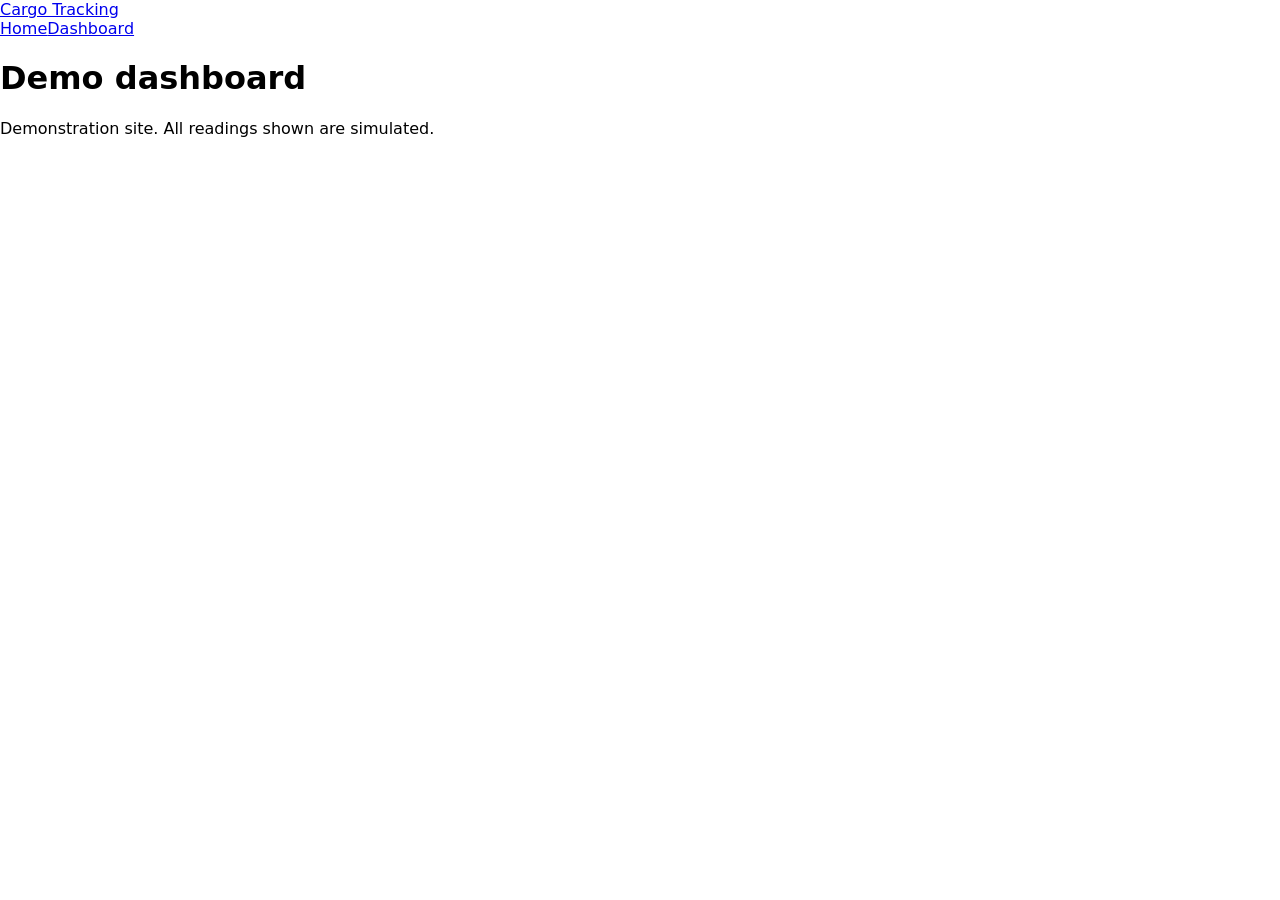
==== dashboard.html @ e57d4d87 "Scaffold: two pages, styles and scripts" ====
<!doctype html>
<html lang="en">
<head>
<meta charset="utf-8">
<meta name="viewport" content="width=device-width, initial-scale=1">
<title>Demo dashboard | Cargo Tracking</title>
<link rel="stylesheet" href="css/tokens.css">
<link rel="stylesheet" href="css/layout.css">
<link rel="stylesheet" href="css/site.css">
</head>
<body>
<a class="skip" href="#main">Skip to content</a>
<header class="site-header"><a class="brand" href="index.html">Cargo Tracking</a>
<nav aria-label="Main"><a href="index.html">Home</a><a href="dashboard.html">Dashboard</a></nav></header>
<main id="main">
<h1>Demo dashboard</h1>
<!-- content: build.fullstack -->
</main>
<footer class="site-footer"><p>Demonstration site. All readings shown are simulated.</p></footer>
<script src="js/nav.js"></script>
<script src="js/app.js"></script>
</body>
</html>
---- css/tokens.css ----
:root{/* design tokens: designer */}
---- css/layout.css ----
/* layout: ui/ux */
---- css/site.css ----
body{font-family:system-ui,sans-serif;margin:0}
.skip{position:absolute;left:-999px}.skip:focus{left:0}
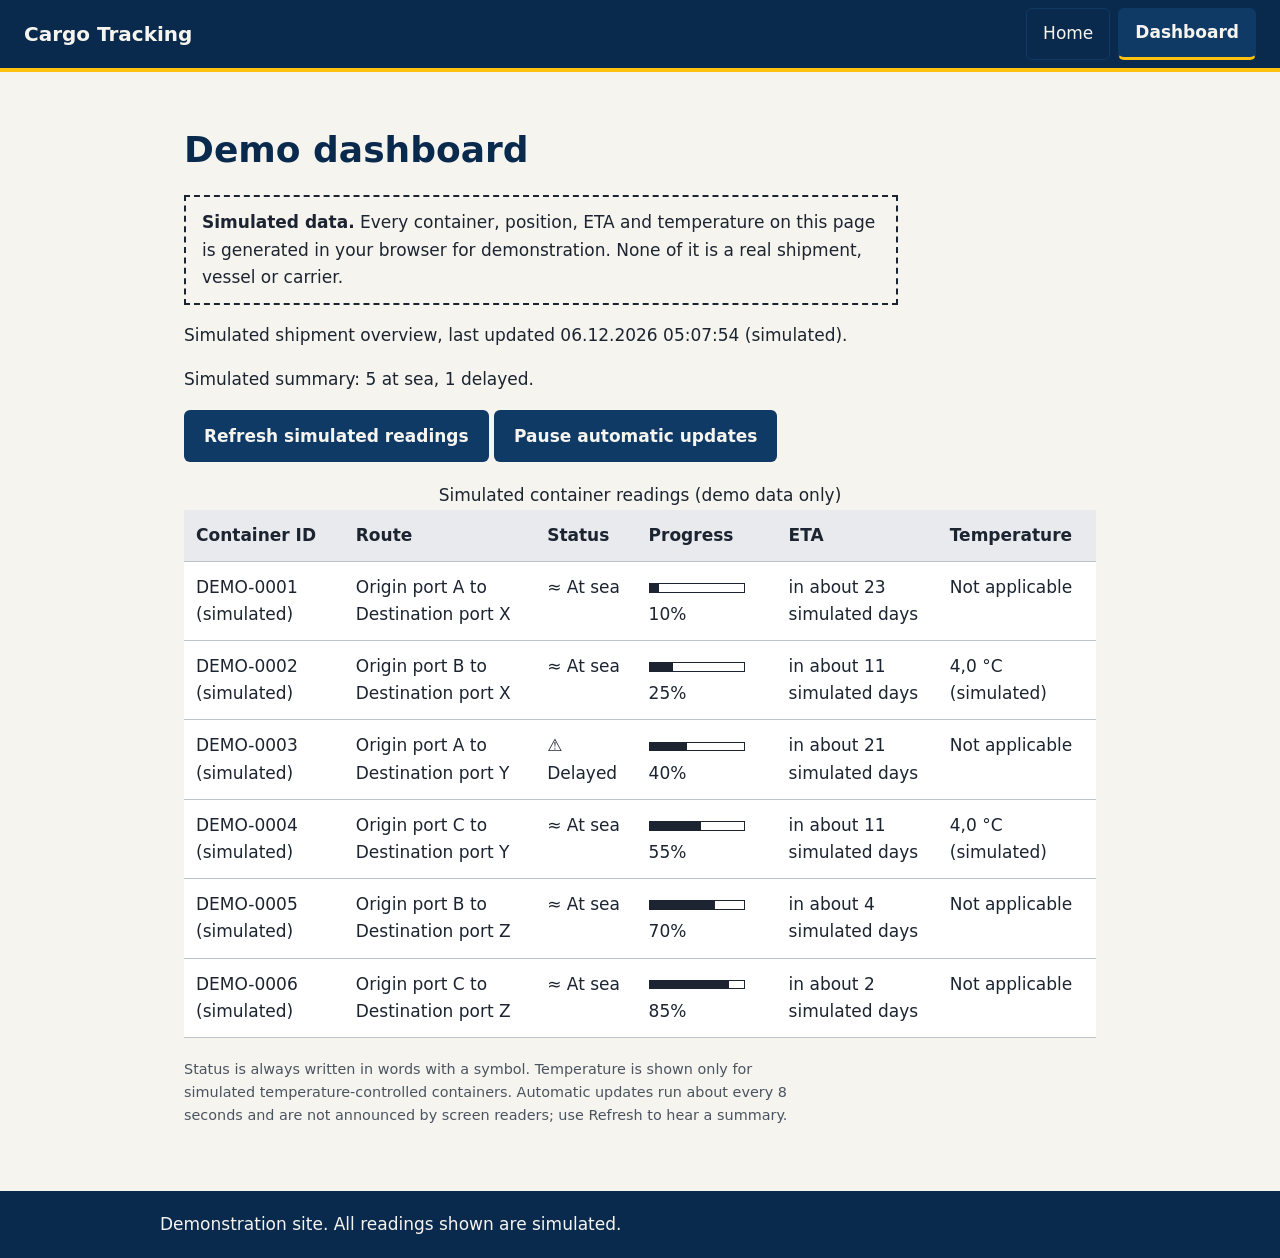
==== commit 866a2da3: "Add freight tracking explainer and simulated dashboard" ====
--- a/dashboard.html
+++ b/dashboard.html
@@ -14,7 +14,21 @@
 <nav aria-label="Main"><a href="index.html">Home</a><a href="dashboard.html">Dashboard</a></nav></header>
 <main id="main">
 <h1>Demo dashboard</h1>
-<!-- content: build.fullstack -->
+<p class="sim-banner" role="note"><strong>Simulated data.</strong> Every container, position, ETA and temperature on this page is generated in your browser for demonstration. None of it is a real shipment, vessel or carrier.</p>
+<p>Simulated shipment overview, last updated <time id="last-update">…</time> (simulated).</p>
+<p id="summary" class="summary"></p>
+<p>
+<button type="button" id="refresh">Refresh simulated readings</button>
+<button type="button" id="auto-toggle" aria-pressed="true">Pause automatic updates</button>
+</p>
+<p id="announce" class="sr-only" role="status" aria-live="polite"></p>
+<div class="table-wrap" tabindex="0" role="region" aria-label="Simulated container readings">
+<table id="cargo-table" class="stack-table">
+<caption>Simulated container readings (demo data only)</caption>
+<thead><tr><th scope="col">Container ID</th><th scope="col">Route</th><th scope="col">Status</th><th scope="col">Progress</th><th scope="col">ETA</th><th scope="col">Temperature</th></tr></thead>
+<tbody></tbody></table></div>
+<p class="hint">Status is always written in words with a symbol. Temperature is shown only for simulated temperature-controlled containers. Automatic updates run about every 8 seconds and are not announced by screen readers; use Refresh to hear a summary.</p>
+<style>.sim-banner{padding:.75rem 1rem;border:2px dashed currentColor;margin:1rem 0}.sim-tag{font-size:.8rem;font-weight:700;text-transform:uppercase;letter-spacing:.04em}.bar{display:inline-block;width:6rem;height:.6rem;border:1px solid currentColor;vertical-align:middle;margin-right:.4rem}.bar>span{display:block;height:100%;background:currentColor}.sr-only{position:absolute;width:1px;height:1px;overflow:hidden;clip:rect(0 0 0 0);white-space:nowrap}</style>
 </main>
 <footer class="site-footer"><p>Demonstration site. All readings shown are simulated.</p></footer>
 <script src="js/nav.js"></script>
--- a/css/layout.css
+++ b/css/layout.css
@@ -1 +1,94 @@
-/* layout: ui/ux */
+/* layout: ui/ux. Phone first; dashboard cards and gauges. Colours and type come from tokens.css; fallbacks keep it readable until they land */
+:root{
+  --_paper:var(--color-paper,#f6f4ef);--_surface:var(--color-surface,#fff);--_ink:var(--color-ink,#1b2430);
+  --_dark:var(--color-navy-800,#0a2a4d);--_dark2:var(--color-navy-700,#0f3a66);--_accent:var(--color-safety,#ffc20e);
+  --_line:var(--color-steel-300,#bcc3ca);--_link:var(--color-navy-700,#0f3a66);--_focus:var(--color-focus,#0b63ce);
+  --_font:var(--font-body,system-ui,-apple-system,"Segoe UI",Roboto,Arial,sans-serif);
+  --_gap:var(--space-4,1rem);--_max:var(--content-width,60rem);--_touch:3.25rem;
+}
+*,*::before,*::after{box-sizing:border-box}
+html{-webkit-text-size-adjust:100%}
+body{margin:0;background:var(--_paper);color:var(--_ink);font-family:var(--_font);font-size:1.0625rem;line-height:1.6}
+img,svg{max-width:100%;height:auto}
+h1,h2,h3{line-height:1.2;color:var(--_dark)}
+h1{font-size:1.75rem}h2{font-size:1.4rem}h3{font-size:1.15rem}
+a{color:var(--_link)}
+:focus-visible{outline:3px solid var(--_focus);outline-offset:2px}
+.site-header :focus-visible,.site-footer :focus-visible{outline-color:var(--_paper)}
+
+.skip{position:absolute;left:.5rem;top:-4rem;z-index:100;padding:.75rem 1rem;background:var(--_dark);color:var(--_paper);border-radius:4px;text-decoration:none}
+.skip:focus{top:.5rem}
+
+.site-header{background:var(--_dark);color:var(--_paper);border-bottom:4px solid var(--_accent);padding:.5rem var(--_gap)}
+.brand{display:inline-block;color:var(--_paper);font-weight:800;font-size:1.25rem;text-decoration:none;padding:.5rem 0}
+.site-header nav{display:flex;gap:.5rem;margin-top:.25rem}
+.site-header nav a{flex:1;display:flex;align-items:center;justify-content:center;min-height:var(--_touch);padding:.5rem 1rem;color:var(--_paper);text-decoration:none;border-radius:6px;border:1px solid var(--_dark2);text-align:center}
+.site-header nav a:hover{background:var(--_dark2)}
+.site-header nav a[aria-current="page"]{background:var(--_dark2);font-weight:700;border-bottom:3px solid var(--_accent)}
+
+main{max-width:var(--_max);margin:0 auto;padding:1.25rem var(--_gap)}
+main p,main li{max-width:66ch}
+.site-footer{background:var(--_dark);color:var(--_paper);padding:1.25rem var(--_gap);margin-top:2rem}
+.site-footer p{max-width:var(--_max);margin:0 auto}
+.site-footer a{color:var(--_paper)}
+
+/* forms: big touch targets, labels above fields */
+label{display:block;font-weight:700;margin:1rem 0 .35rem}
+input,select,textarea{display:block;width:100%;min-height:var(--_touch);padding:.6rem .75rem;font:inherit;color:var(--_ink);background:var(--_surface);border:var(--field-border,2px solid #4a5460);border-radius:6px}
+textarea{min-height:8rem}
+fieldset{border:1px solid var(--_line);border-radius:6px;margin:1rem 0;padding:.5rem 1rem 1rem}
+button,.button{display:inline-flex;align-items:center;justify-content:center;min-height:var(--_touch);min-width:var(--_touch);padding:.6rem 1.25rem;font:inherit;font-weight:700;color:var(--_paper);background:var(--color-navy-700,#0f3a66);border:0;border-radius:6px;text-decoration:none;cursor:pointer}
+button:hover,.button:hover{background:var(--color-navy-800,#0a2a4d)}
+button:disabled,.button[aria-disabled="true"]{background:var(--color-steel-100,#e6e9ec);color:var(--color-steel-700,#4a5460);border:2px dashed var(--color-steel-300,#bcc3ca);cursor:not-allowed;opacity:1}
+button:disabled:hover{background:var(--color-steel-100,#e6e9ec)}
+
+/* form guidance: hint text, inline errors (icon + text, not colour alone), status message */
+.hint{margin:.25rem 0 0;font-size:.9rem;color:var(--color-steel-700,#4a5460)}
+.err{margin:.35rem 0 0;font-weight:700;color:var(--color-error-700,#b3261e)}
+.err:empty{display:none}
+.err::before{content:"\26A0\FE0E  "}
+input[aria-invalid="true"],select[aria-invalid="true"],textarea[aria-invalid="true"]{border:var(--field-border-error,2px solid #b3261e)}
+[role="status"]:not(:empty){margin:1rem 0;padding:.75rem 1rem;border-radius:6px;background:var(--color-success-bg,#e8f5ec);border:2px solid var(--color-success-700,#1e6b34);color:var(--color-success-700,#1e6b34);font-weight:700}
+.sr-only{position:absolute;width:1px;height:1px;margin:-1px;padding:0;overflow:hidden;clip:rect(0 0 0 0);white-space:nowrap;border:0}
+form button[type=submit]{width:100%;margin-top:1.25rem}
+
+/* cards and lists: <ul class="cards"><li class="card"> */
+.cards{list-style:none;margin:1.25rem 0;padding:0;display:grid;gap:var(--_gap)}
+.card{background:var(--_surface);border:1px solid var(--_line);border-radius:8px;padding:var(--_gap);box-shadow:var(--shadow-card,0 1px 3px rgba(0,0,0,.15))}
+.card h2,.card h3{margin-top:0}
+
+/* tables: div.table-wrap[tabindex=0][role=region][aria-label] > table.stack-table, td[data-label] */
+.table-wrap{overflow-x:auto;margin:1.25rem 0}
+table{border-collapse:collapse;width:100%;background:var(--_surface)}
+th,td{text-align:left;padding:.75rem;border-bottom:1px solid var(--_line);vertical-align:top}
+th{background:var(--color-steel-100,#e8eaed)}
+@media (max-width:39.99rem){
+  .stack-table thead{position:absolute;left:-999px}
+  .stack-table tr{display:block;margin-bottom:1rem;border:1px solid var(--_line);border-radius:6px}
+  .stack-table td{display:block}
+  .stack-table td::before{content:attr(data-label);display:block;font-size:.8rem;text-transform:uppercase;letter-spacing:.05em;color:var(--color-steel-700,#4a5563)}
+}
+
+@media (min-width:40rem){
+  h1{font-size:2.25rem}
+  .site-header{display:flex;align-items:center;justify-content:space-between;gap:1.5rem;padding:.5rem 1.5rem}
+  .site-header nav{margin:0}
+  .site-header nav a{flex:none}
+  main{padding:2rem 1.5rem}
+  .cards{grid-template-columns:repeat(2,1fr)}
+  form button[type=submit]{width:auto}
+}
+/* ol.flow: numbered steps with counter circles, joined by a line; stacks on phones */
+.flow{list-style:none;margin:1.5rem 0;padding:0;counter-reset:flow}
+.flow li{position:relative;counter-increment:flow;margin:0 0 1rem;padding:var(--_gap) var(--_gap) var(--_gap) 4rem;min-height:var(--_touch);background:var(--_surface);border:1px solid var(--_line);border-radius:8px;box-shadow:var(--shadow-card,0 1px 3px rgba(0,0,0,.15));max-width:none}
+.flow li::before{content:counter(flow);position:absolute;left:var(--_gap);top:var(--_gap);width:2.25rem;height:2.25rem;border-radius:50%;background:var(--_dark);color:var(--_paper);font-weight:800;display:flex;align-items:center;justify-content:center}
+.flow li:not(:last-child)::after{content:"";position:absolute;left:calc(var(--_gap) + 1.125rem - 1px);bottom:-1rem;height:1rem;border-left:2px solid var(--_dark2)}
+@media (min-width:60rem){.flow li{padding-left:4.5rem}}
+/* dashboard: <ul class="cards"><li class="card"><h2>..</h2><p class="stat">42</p><meter>..</meter></li></ul>; use native meter/progress with a text value */
+.stat{margin:.25rem 0;font-size:2rem;font-weight:800;line-height:1.1;color:var(--_dark)}
+.stat small{font-size:.9rem;font-weight:400;color:var(--color-steel-700,#4a5460)}
+meter,progress{display:block;width:100%;height:1.25rem}
+a.card,.card[tabindex]{display:block;color:inherit;text-decoration:none}
+a.card:hover,.card[tabindex]:hover{border-color:var(--_dark2)}
+@media (min-width:60rem){.cards.wide{grid-template-columns:repeat(4,1fr)}}
+@media (prefers-reduced-motion:reduce){*{scroll-behavior:auto!important;transition:none!important;animation:none!important}}
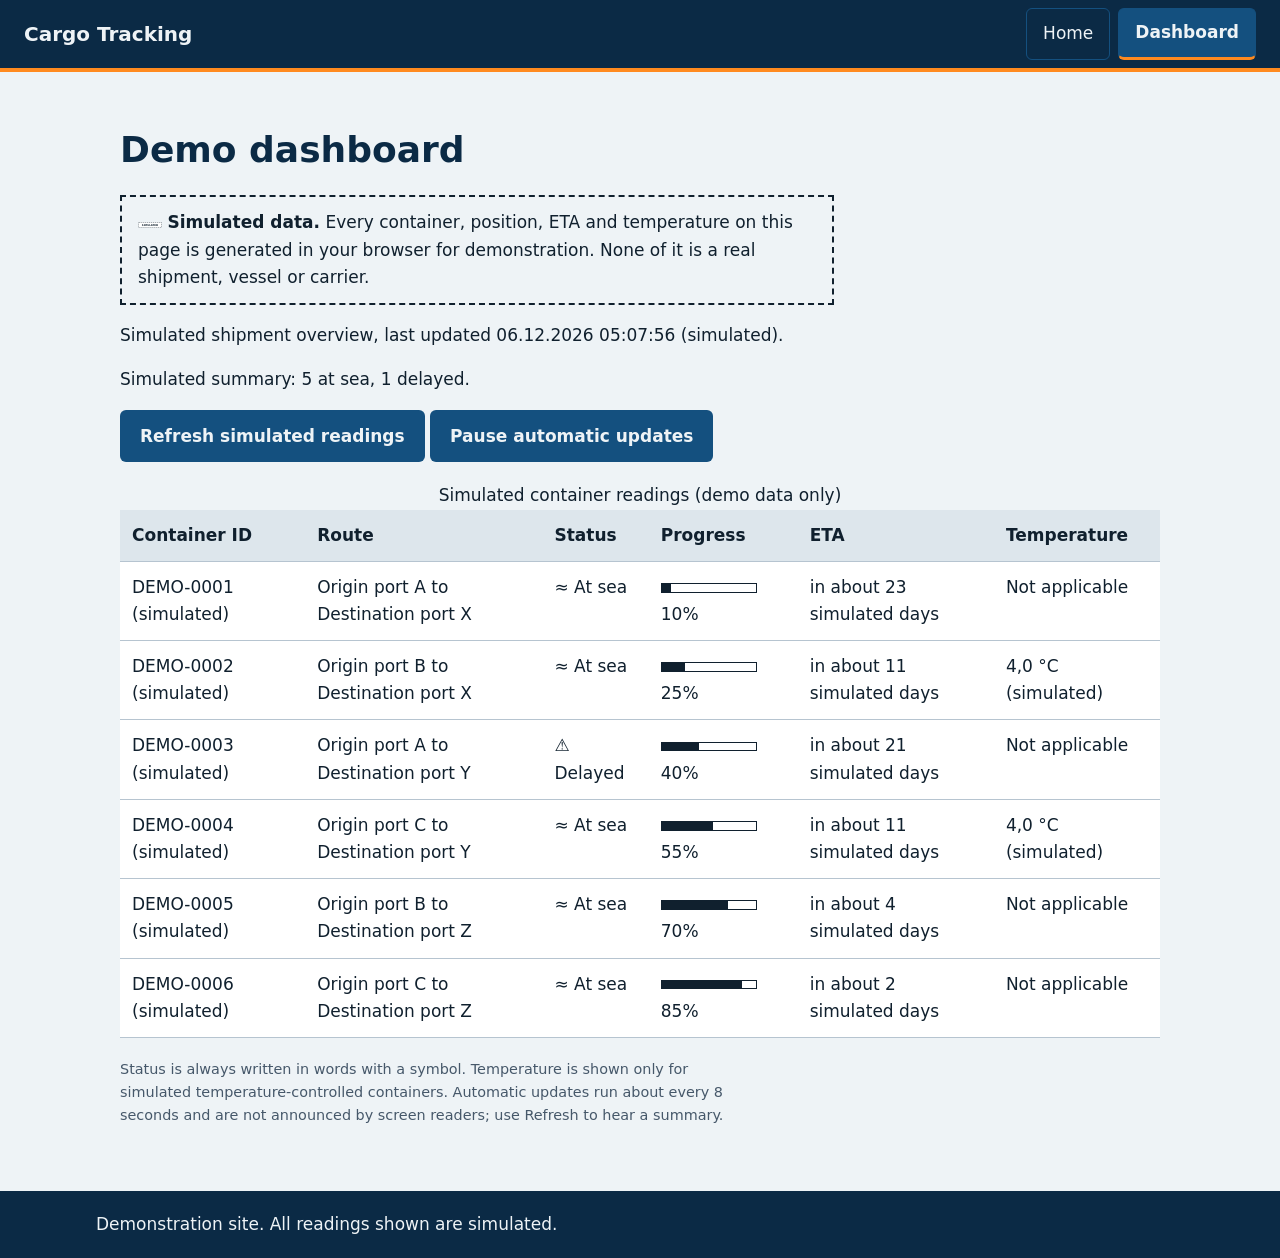
==== commit 63df12df: "Use designer hero, route map and icons; status as icon plus OK/Warning label" ====
--- a/dashboard.html
+++ b/dashboard.html
@@ -14,7 +14,7 @@
 <nav aria-label="Main"><a href="index.html">Home</a><a href="dashboard.html">Dashboard</a></nav></header>
 <main id="main">
 <h1>Demo dashboard</h1>
-<p class="sim-banner" role="note"><strong>Simulated data.</strong> Every container, position, ETA and temperature on this page is generated in your browser for demonstration. None of it is a real shipment, vessel or carrier.</p>
+<p class="sim-banner" role="note"><img src="assets/icon-simulated.svg" alt="" width="24" height="24"> <strong>Simulated data.</strong> Every container, position, ETA and temperature on this page is generated in your browser for demonstration. None of it is a real shipment, vessel or carrier.</p>
 <p>Simulated shipment overview, last updated <time id="last-update">…</time> (simulated).</p>
 <p id="summary" class="summary"></p>
 <p>
--- a/css/tokens.css
+++ b/css/tokens.css
@@ -1 +1,62 @@
-:root{/* design tokens: designer */}
+/* Design tokens: cargo-tracking. Maritime logistics: deep sea blue, safety orange accent, pale sea-mist paper.
+   Contrast (hand-calculated, AA): ink on paper ~15:1, navy-700 on paper ~9.5:1, paper on navy-800 ~14:1,
+   ink on safety orange ~8:1 (orange is a fill/border, never text on light), error-700 on white ~6.5:1,
+   success-700 on success-bg ~6:1, warning-800 on warning-bg ~7:1.
+   Alerts never rely on colour alone: each level pairs a colour with its own shape icon and a text label
+   (OK = circle tick, Warning = triangle, Critical = octagon). See assets/icon-alert-*.svg.
+   Type: system stacks only, 1.25 scale. Names such as --color-navy-* are what the shared layout CSS reads. */
+:root {
+  --color-paper: #eef3f6;
+  --color-surface: #ffffff;
+  --color-ink: #10202e;
+  --color-navy-800: #0b2a45;
+  --color-navy-700: #14507f;
+  --color-teal-600: #1b7f8c;
+  --color-safety: #ff8a1f;
+  --color-steel-700: #46586a;
+  --color-steel-300: #b6c4d0;
+  --color-steel-100: #dde6ec;
+  --color-error-700: #b3261e;
+  --color-error-bg: #fdecea;
+  --color-warning-800: #7a4a00;
+  --color-warning-bg: #fff1d6;
+  --color-success-700: #1e6b45;
+  --color-success-bg: #e6f4ec;
+  --color-focus: #0b63ce;
+
+  --font-body: system-ui, -apple-system, "Segoe UI", Roboto, "Helvetica Neue", Arial, sans-serif;
+  --font-heading: system-ui, -apple-system, "Segoe UI", Roboto, "Helvetica Neue", Arial, sans-serif;
+  --font-mono: ui-monospace, SFMono-Regular, Menlo, Consolas, monospace;
+
+  --text-sm: 0.9rem;
+  --text-base: 1.0625rem;
+  --text-md: 1.3rem;
+  --text-lg: 1.65rem;
+  --text-xl: 2.1rem;
+  --text-2xl: 2.7rem;
+  --leading-tight: 1.2;
+  --leading-body: 1.6;
+  --weight-heading: 700;
+
+  --space-1: 0.25rem;
+  --space-2: 0.5rem;
+  --space-3: 0.75rem;
+  --space-4: 1rem;
+  --space-5: 1.5rem;
+  --space-6: 2rem;
+  --space-7: 3rem;
+  --space-8: 4.5rem;
+
+  --radius-sm: 3px;
+  --radius-md: 6px;
+  --radius-lg: 12px;
+  --border-width: 1px;
+  --shadow-card: 0 1px 3px rgba(11, 42, 69, 0.15), 0 6px 16px rgba(11, 42, 69, 0.07);
+  --content-width: 68rem;
+  --measure: 64ch;
+
+  --field-height: 3rem;
+  --field-border: var(--border-width) solid var(--color-steel-700);
+  --field-border-error: var(--border-width) solid var(--color-error-700);
+  --focus-ring: 3px solid var(--color-focus);
+}
--- a/css/layout.css
+++ b/css/layout.css
@@ -90,5 +90,11 @@
 meter,progress{display:block;width:100%;height:1.25rem}
 a.card,.card[tabindex]{display:block;color:inherit;text-decoration:none}
 a.card:hover,.card[tabindex]:hover{border-color:var(--_dark2)}
+/* alert levels: pair a colour with an icon and a text label, never colour alone: <p class="alert alert-ok"><img alt="" src=..><strong>OK</strong> text</p> */
+.alert{display:flex;align-items:center;gap:.5rem;margin:.5rem 0;padding:.5rem .75rem;border-radius:6px;border:2px solid;max-width:none}
+.alert img,.alert svg{width:1.5rem;height:1.5rem;flex:none}
+.alert-ok{background:var(--color-success-bg,#e6f4ec);border-color:var(--color-success-700,#1e6b45);color:var(--color-success-700,#1e6b45)}
+.alert-warning{background:var(--color-warning-bg,#fff1d6);border-color:var(--color-warning-800,#7a4a00);color:var(--color-warning-800,#7a4a00)}
+.alert-critical{background:var(--color-error-bg,#fdecea);border-color:var(--color-error-700,#b3261e);color:var(--color-error-700,#b3261e)}
 @media (min-width:60rem){.cards.wide{grid-template-columns:repeat(4,1fr)}}
 @media (prefers-reduced-motion:reduce){*{scroll-behavior:auto!important;transition:none!important;animation:none!important}}
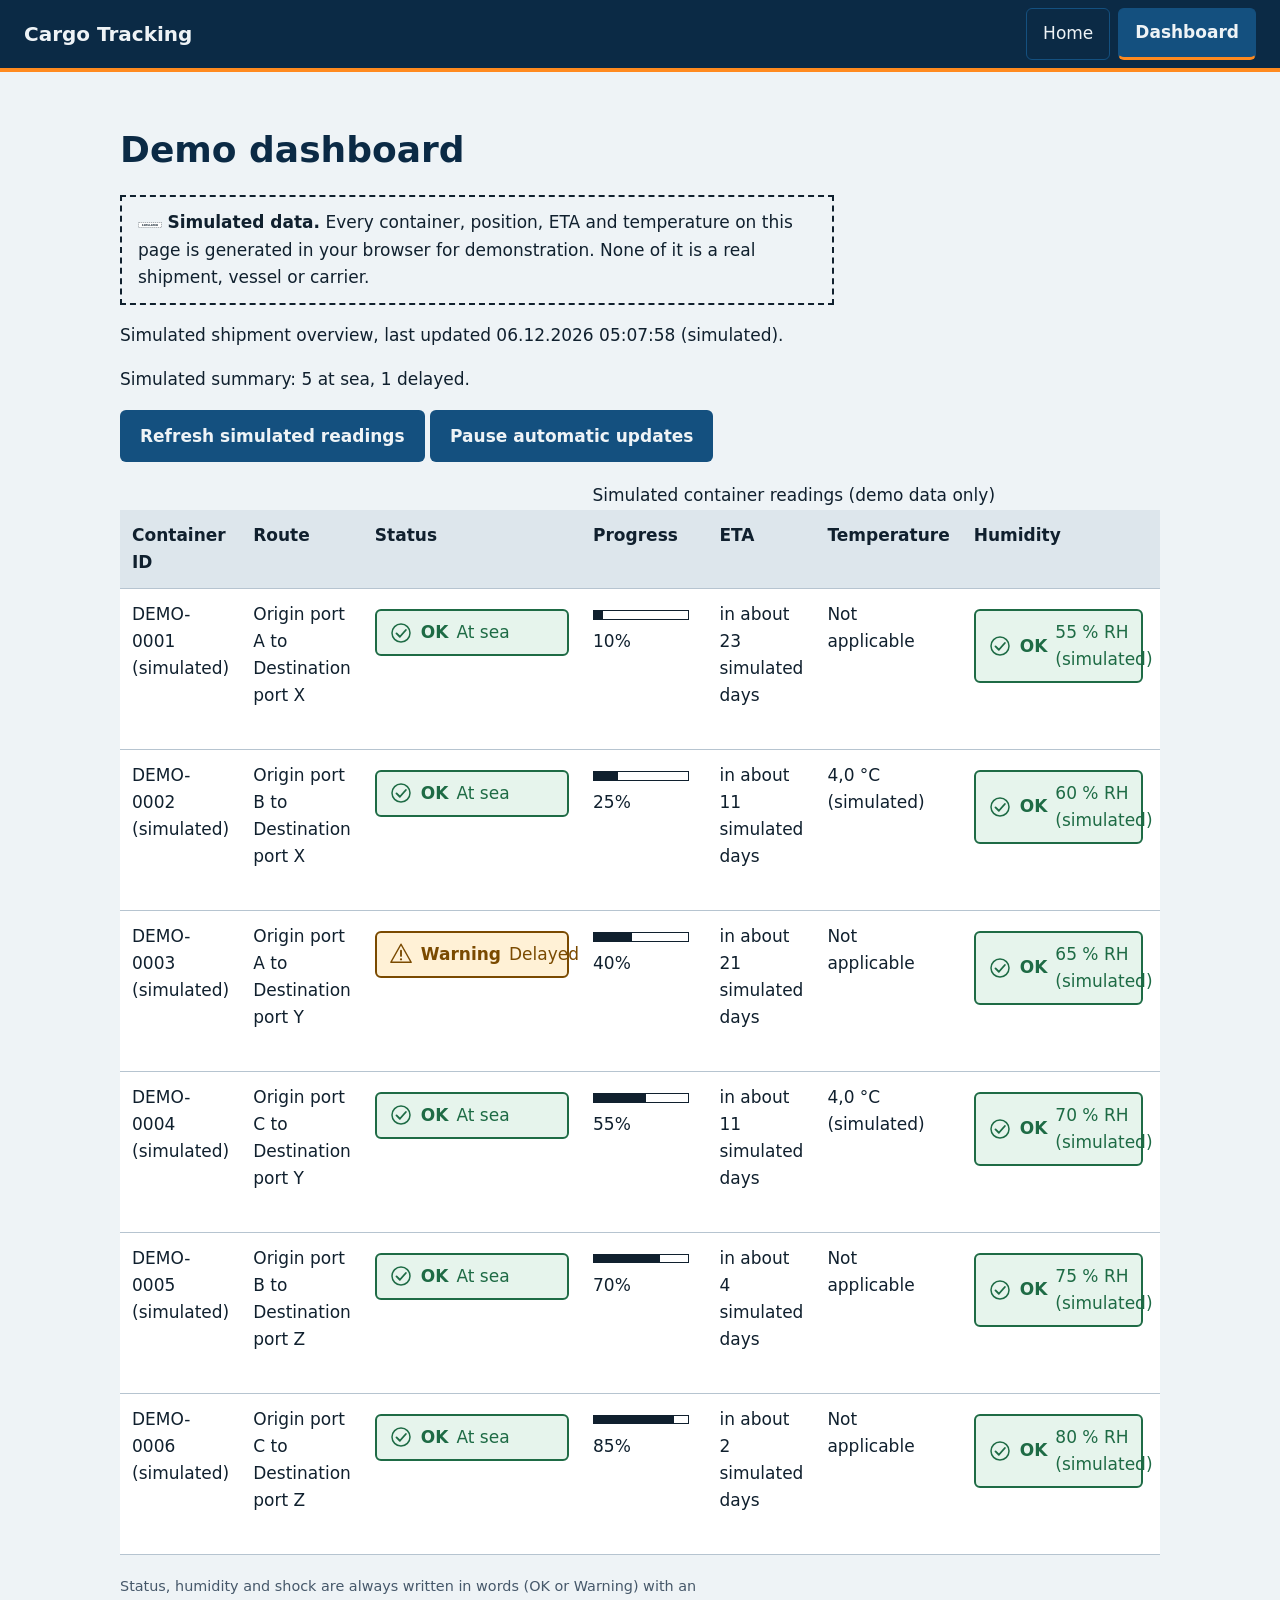
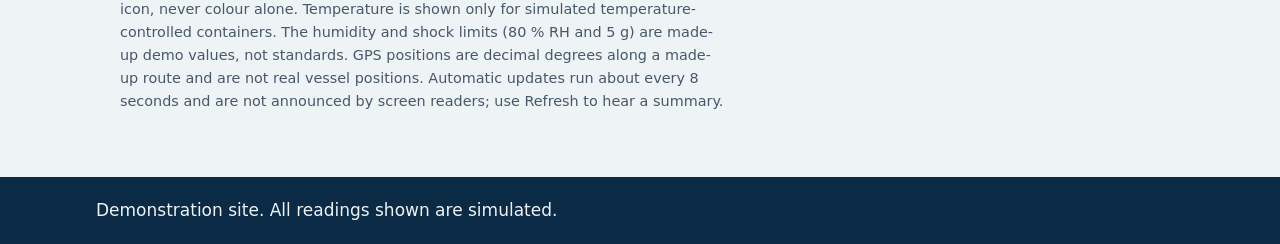
==== commit cf03d141: "Add simulated humidity, shock and GPS; status uses alert classes with icon and label" ====
--- a/dashboard.html
+++ b/dashboard.html
@@ -25,9 +25,9 @@
 <div class="table-wrap" tabindex="0" role="region" aria-label="Simulated container readings">
 <table id="cargo-table" class="stack-table">
 <caption>Simulated container readings (demo data only)</caption>
-<thead><tr><th scope="col">Container ID</th><th scope="col">Route</th><th scope="col">Status</th><th scope="col">Progress</th><th scope="col">ETA</th><th scope="col">Temperature</th></tr></thead>
+<thead><tr><th scope="col">Container ID</th><th scope="col">Route</th><th scope="col">Status</th><th scope="col">Progress</th><th scope="col">ETA</th><th scope="col">Temperature</th><th scope="col">Humidity</th><th scope="col">Shock</th><th scope="col">GPS (lat, lon)</th></tr></thead>
 <tbody></tbody></table></div>
-<p class="hint">Status is always written in words with a symbol. Temperature is shown only for simulated temperature-controlled containers. Automatic updates run about every 8 seconds and are not announced by screen readers; use Refresh to hear a summary.</p>
+<p class="hint">Status, humidity and shock are always written in words (OK or Warning) with an icon, never colour alone. Temperature is shown only for simulated temperature-controlled containers. The humidity and shock limits (80 % RH and 5 g) are made-up demo values, not standards. GPS positions are decimal degrees along a made-up route and are not real vessel positions. Automatic updates run about every 8 seconds and are not announced by screen readers; use Refresh to hear a summary.</p>
 <style>.sim-banner{padding:.75rem 1rem;border:2px dashed currentColor;margin:1rem 0}.sim-tag{font-size:.8rem;font-weight:700;text-transform:uppercase;letter-spacing:.04em}.bar{display:inline-block;width:6rem;height:.6rem;border:1px solid currentColor;vertical-align:middle;margin-right:.4rem}.bar>span{display:block;height:100%;background:currentColor}.sr-only{position:absolute;width:1px;height:1px;overflow:hidden;clip:rect(0 0 0 0);white-space:nowrap}</style>
 </main>
 <footer class="site-footer"><p>Demonstration site. All readings shown are simulated.</p></footer>
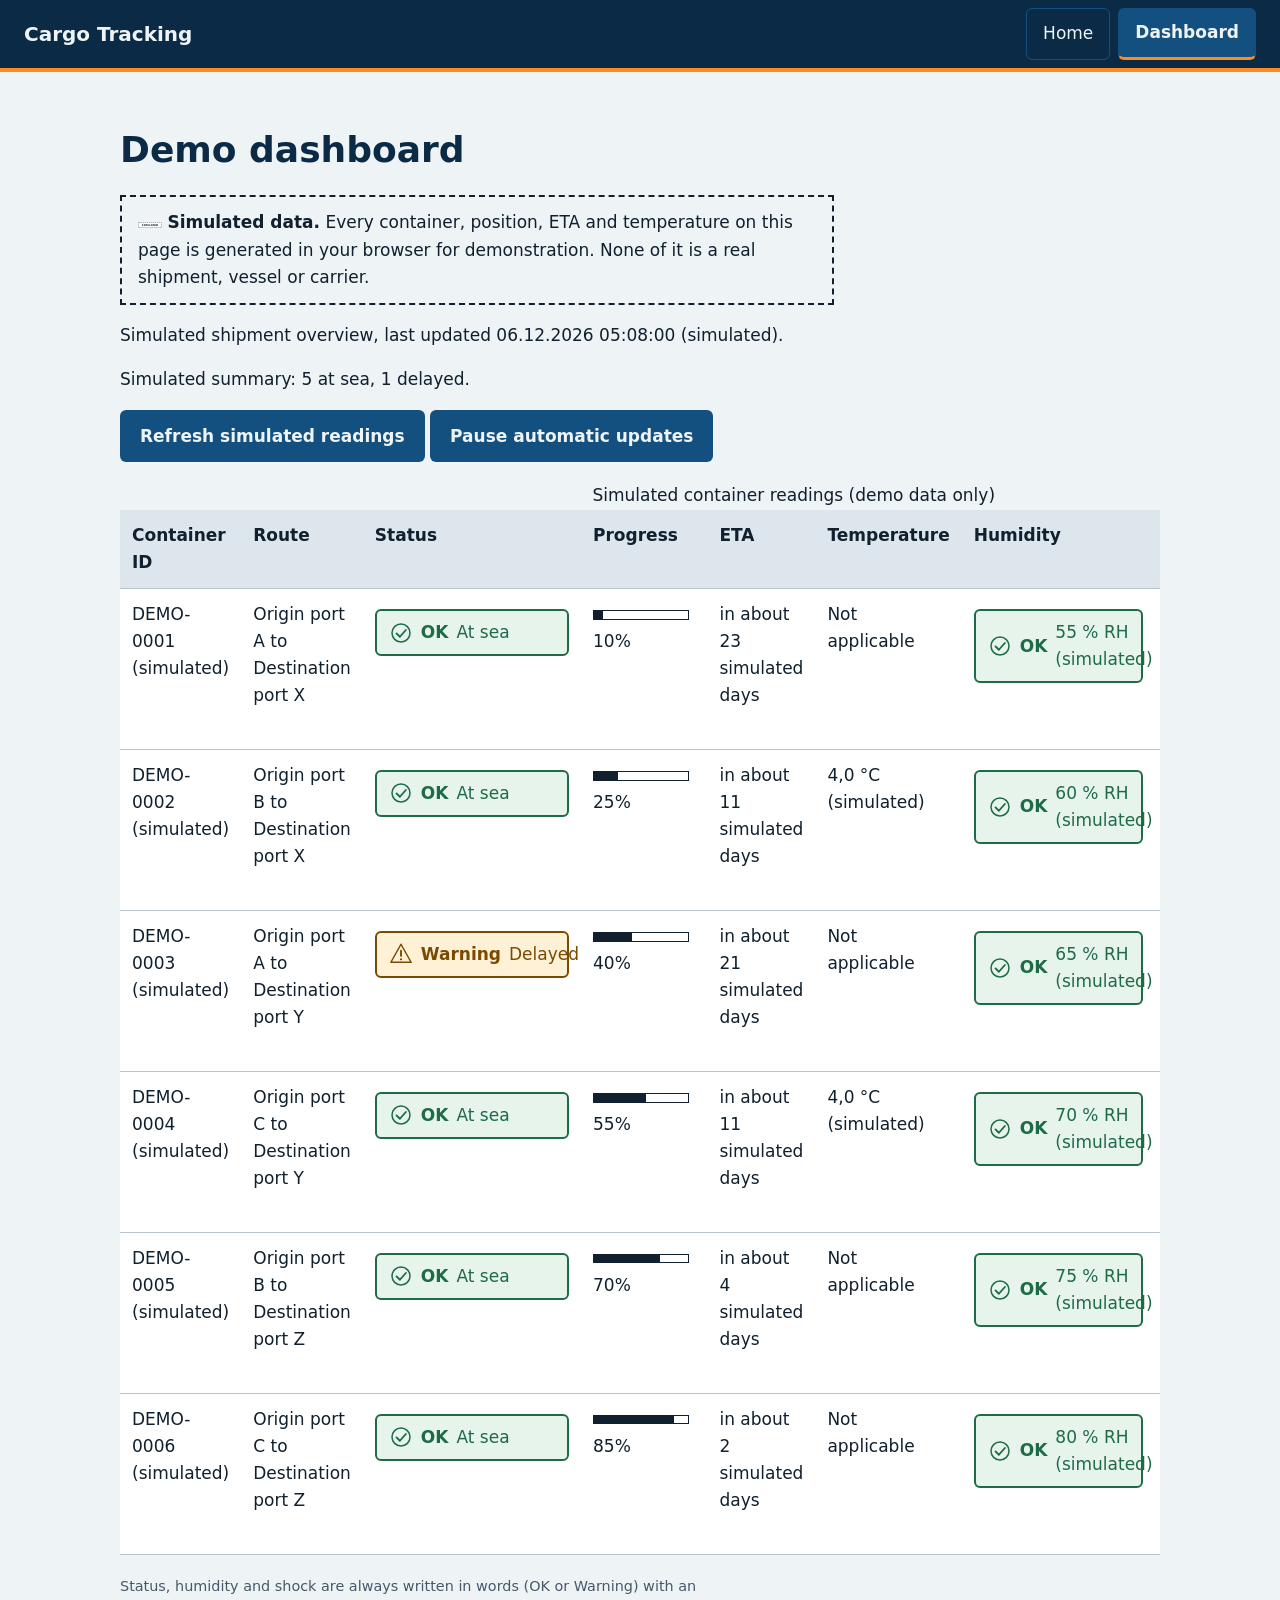
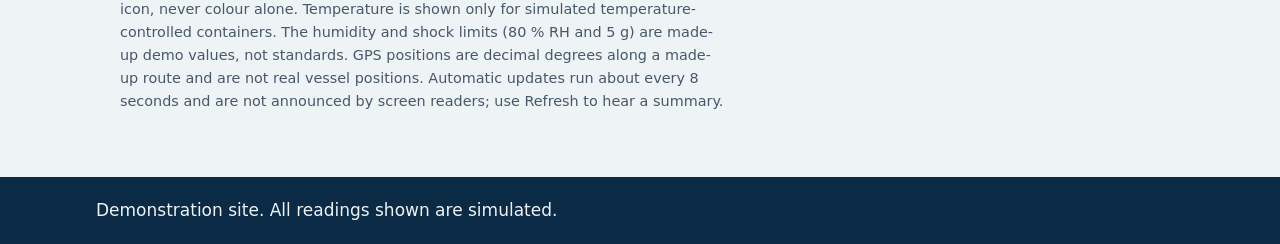
==== commit 68aa4a4d: "Fix: pause button no longer mixes aria-pressed with a changing label" ====
--- a/dashboard.html
+++ b/dashboard.html
@@ -19,7 +19,7 @@
 <p id="summary" class="summary"></p>
 <p>
 <button type="button" id="refresh">Refresh simulated readings</button>
-<button type="button" id="auto-toggle" aria-pressed="true">Pause automatic updates</button>
+<button type="button" id="auto-toggle">Pause automatic updates</button>
 </p>
 <p id="announce" class="sr-only" role="status" aria-live="polite"></p>
 <div class="table-wrap" tabindex="0" role="region" aria-label="Simulated container readings">
